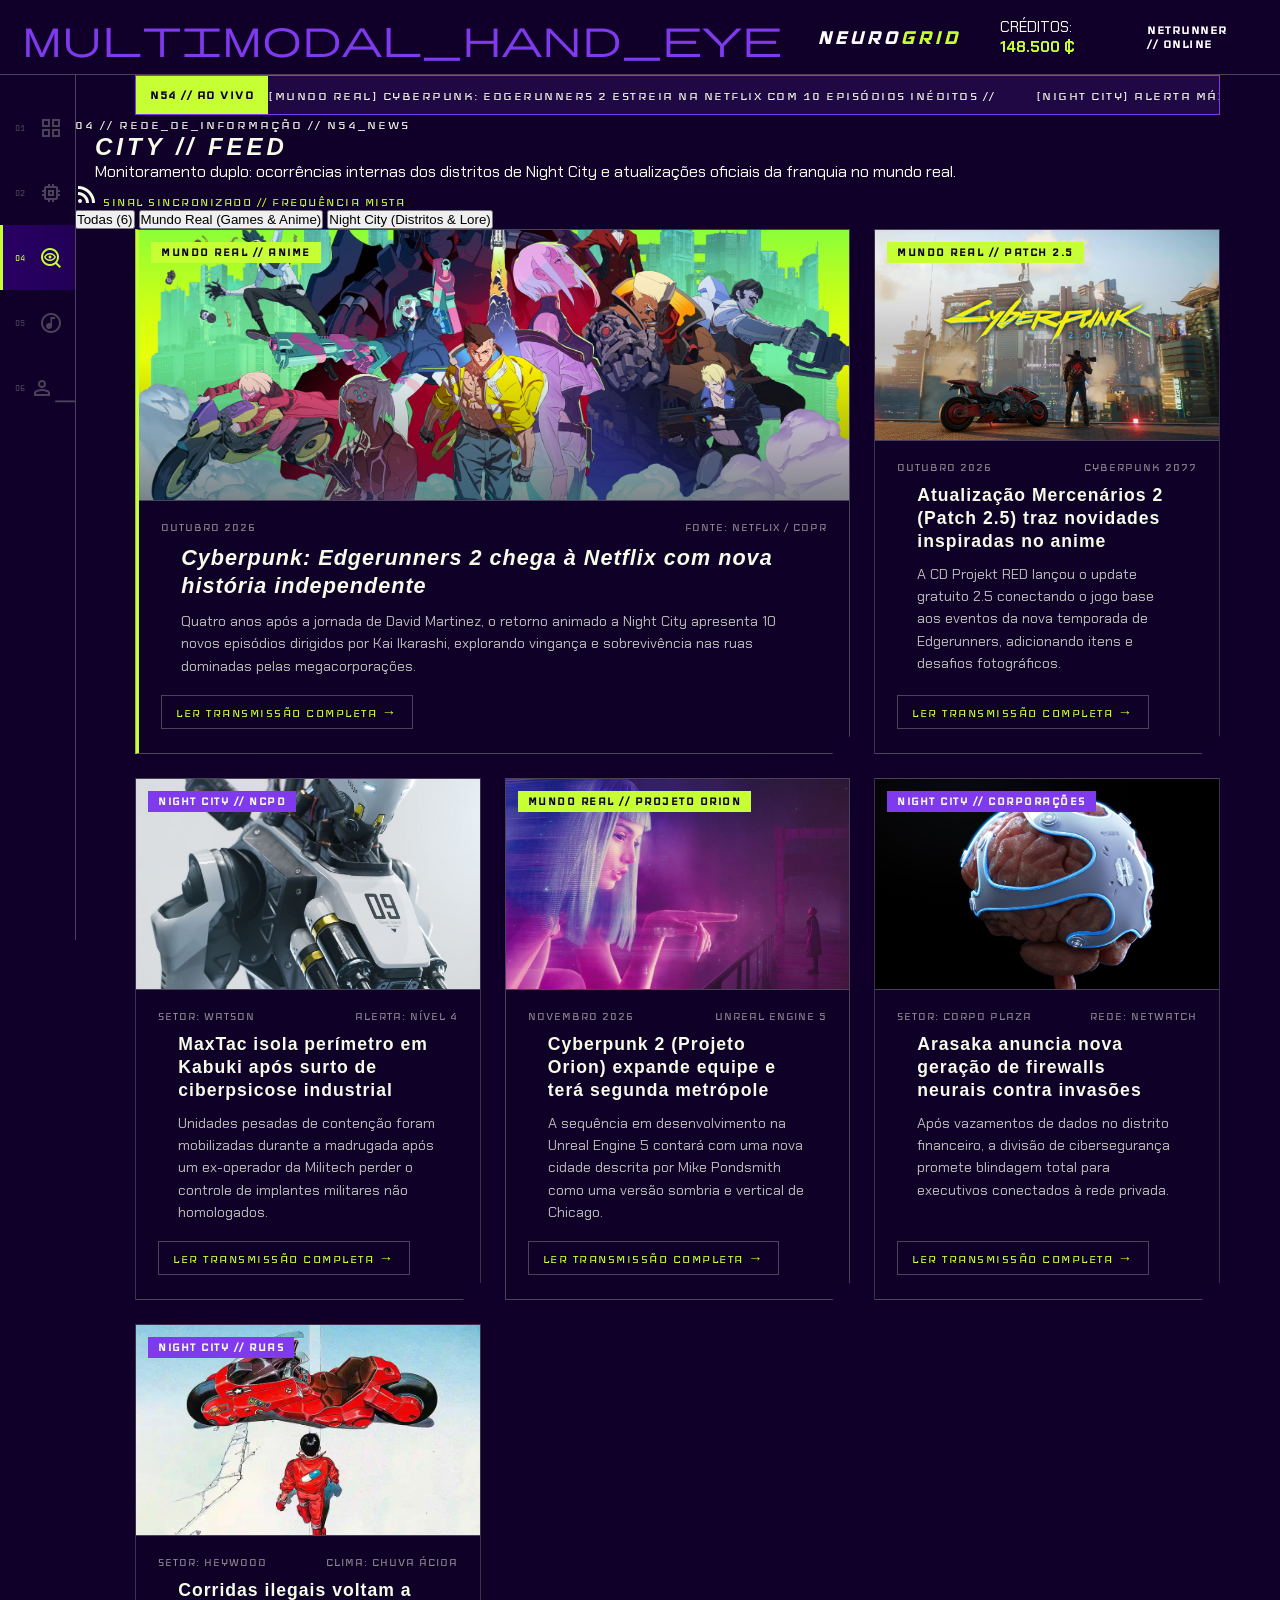
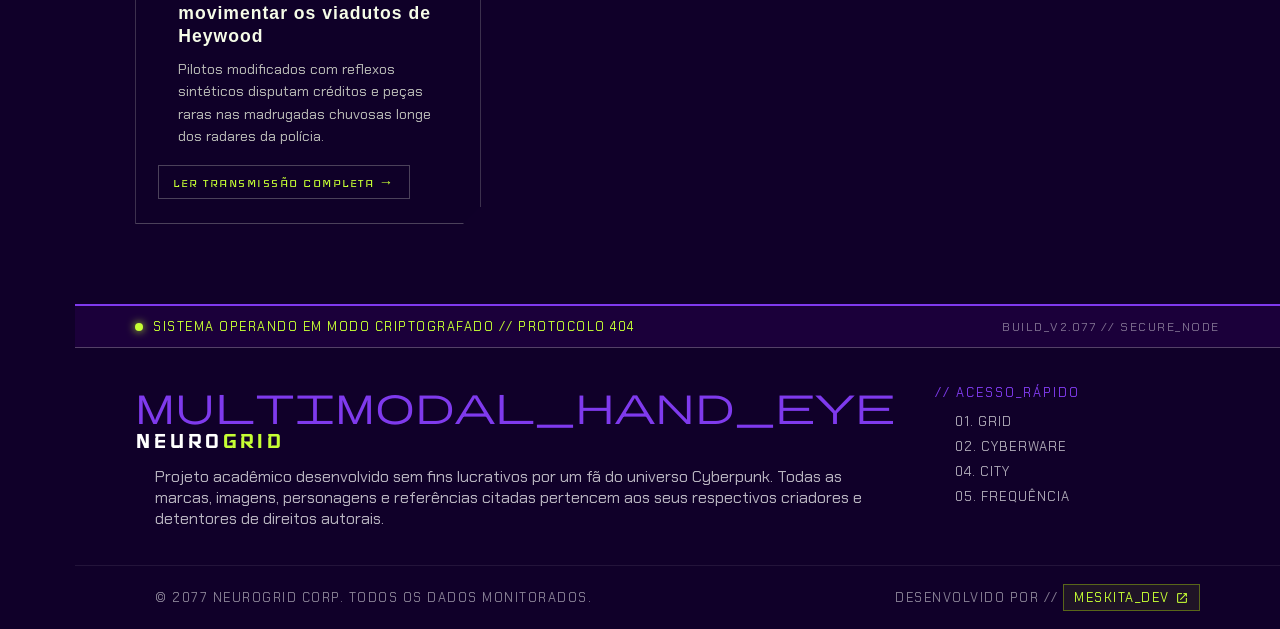
==== city.html @ e52bfd62 "Começo da estrutura da pagina City" ====
<!DOCTYPE html>
<html lang="en">
<head>
    <meta charset="UTF-8">
    <meta name="viewport" content="width=device-width, initial-scale=1.0">
    <title>NEUROGRID // OS v4.07</title>
    <link rel="stylesheet" href="css/main.css">
    <link rel="stylesheet" href="css/city.css">
    <link rel="shortcut icon" href="assets/imagens/logo_icone.ico" type="image/x-icon">
    <link rel="stylesheet" href="https://fonts.googleapis.com/css2?family=Material+Symbols+Outlined:opsz,wght,FILL,GRAD@24,300,0,0" /><!-- Biblioteca Google icons -->
</head>
<body>

    <header>
        <div class="logo">
            <span class="material-symbols-outlined" id="logo_eye">multimodal_hand_eye</span>
            <h2 class="logo_text">NEURO<span class="highlight">GRID</span></h2>
        </div>

        <!-- Status do Utilizador / Saldo -->
        <div class="user-status">
            <p class="credits">CRÉDITOS: <strong>148.500 ₵</strong></p>
            <h3>netrunner // ONLINE</h3>
        </div>
    </header>

    <aside class="sidebar">
        <nav class="sidebar-nav">
            <a href="index.html" class="side-btn" data-tab="home">
                <span class="side-num">01</span>
                <span class="material-symbols-outlined side-icon">grid_view</span>
                <span class="side-label">GRID</span>
            </a>

            <a href="cyberware.html" class="side-btn" data-tab="cyberwares">
                <span class="side-num">02</span>
                <span class="material-symbols-outlined side-icon">memory</span>
                <span class="side-label">CYBERWARE</span>
            </a>

            <a href="city.html" class="side-btn active" data-tab="news">
                <span class="side-num">04</span>
                <span class="material-symbols-outlined side-icon">mystery</span>
                <span class="side-label">CITY</span>
            </a>

            <a href="musica.html" class="side-btn" data-tab="music">
                <span class="side-num">05</span>
                <span class="material-symbols-outlined side-icon">genres</span>
                <span class="side-label">FREQUÊNCIA</span>
            </a>

            <a href="profile.html" class="side-btn" data-tab="profile">
                <span class="side-num">06</span>
                <span class="material-symbols-outlined side-icon">person_eye</span>
                <span class="side-label">OPERADOR</span>
            </a>
        </nav>
    </aside>

    <main>
        <!-- 1. TICKER DE MANCHETES URGENTES -->
        <div class="news-ticker" role="region" aria-label="Últimas manchetes">
            <span class="ticker-badge">N54 // AO VIVO</span>
            <div class="ticker-window">
                <div class="ticker-track">
                    <span>[MUNDO REAL] CYBERPUNK: EDGERUNNERS 2 ESTREIA NA NETFLIX COM 10 EPISÓDIOS INÉDITOS //</span>
                    <span>[NIGHT CITY] ALERTA MÁXIMO EM WATSON: QUEDA DE ENERGIA NO SETOR KABUKI APÓS INVASÃO NETRUNNER //</span>
                    <span>[UPDATE 2.5] CD PROJEKT RED LIBERA PATCH DE MERCENÁRIOS 2 PARA CYBERPUNK 2077 //</span>
                    <span>[PROJETO ORION] SEQUÊNCIA DE CYBERPUNK EXPANDE UNIVERSO PARA NOVA METRÓPOLE //</span>
                </div>
            </div>
        </div>

        <!-- 2. PAINEL SUPERIOR DA PÁGINA -->
        <section class="painel" style="background-image: url('assets/imagens/cybercoluna.jpg');">
            <div class="painel-overlay"></div>
            <div class="painel-conteudo">
                <div class="painel-esquerda">
                    <span class="etiqueta">04 // REDE_DE_INFORMAÇÃO // N54_NEWS</span>
                    <h1>CITY // FEED</h1>
                </div>
                <p class="painel-desc">
                    Monitoramento duplo: ocorrências internas dos distritos de Night City e atualizações oficiais da franquia no mundo real.
                </p>
            </div>
        </section>

        <!-- 3. FILTROS DE CANAL DE NOTÍCIAS -->
        <section class="bar" aria-label="Filtrar notícias">
            <div class="src-bar">
                <span class="material-symbols-outlined">rss_feed</span>
                <span class="feed-status-text">SINAL SINCRONIZADO // FREQUÊNCIA MISTA</span>
            </div>

            <div class="filtro" role="group" aria-label="Categorias de notícias">
                <button type="button" class="filtro-btn active" data-news-filter="todas">Todas (6)</button>
                <button type="button" class="filtro-btn" data-news-filter="real">Mundo Real (Games & Anime)</button>
                <button type="button" class="filtro-btn" data-news-filter="lore">Night City (Distritos & Lore)</button>
            </div>
        </section>

        <!-- 4. GRADE DE NOTÍCIAS -->
        <section class="news-grid" id="newsGrid">

            <!-- NOTÍCIA 01 (DESTAQUE - MUNDO REAL / ANIME) -->
            <article class="news-card featured-news" data-news-cat="real">
                <div class="news-img-box">
                    <img src="assets/imagens/edgerunners.jpg" alt="Cyberpunk Edgerunners 2 na Netflix">
                    <span class="news-tag tag-real">MUNDO REAL // ANIME</span>
                </div>
                <div class="news-body">
                    <div class="news-meta">
                        <span>OUTUBRO 2026</span>
                        <span>FONTE: NETFLIX / CDPR</span>
                    </div>
                    <h2>Cyberpunk: Edgerunners 2 chega à Netflix com nova história independente</h2>
                    <p>Quatro anos após a jornada de David Martinez, o retorno animado a Night City apresenta 10 novos episódios dirigidos por Kai Ikarashi, explorando vingança e sobrevivência nas ruas dominadas pelas megacorporações.</p>
                    <button type="button" class="read-news-btn"
                        data-title="Cyberpunk: Edgerunners 2 chega à Netflix com nova história independente"
                        data-meta="MUNDO REAL // ANIME • OUTUBRO 2026 • FONTE: NETFLIX / CD PROJEKT RED"
                        data-full="A franquia animada retornou oficialmente à Netflix em outubro de 2026 com Cyberpunk: Edgerunners 2. Composta por 10 episódios lançados simultaneamente, a nova temporada traz personagens inéditos em uma trama independente ambientada em Night City, alcançando rapidamente o Top 3 global da plataforma com mais de 4,6 milhões de visualizações na estreia.">
                        LER TRANSMISSÃO COMPLETA →
                    </button>
                </div>
            </article>

            <!-- NOTÍCIA 02 (MUNDO REAL / GAME UPDATE) -->
            <article class="news-card" data-news-cat="real">
                <div class="news-img-box">
                    <img src="assets/imagens/cyberpunk-2077.jpg" alt="Atualização 2.5 de Cyberpunk 2077">
                    <span class="news-tag tag-real">MUNDO REAL // PATCH 2.5</span>
                </div>
                <div class="news-body">
                    <div class="news-meta">
                        <span>OUTUBRO 2026</span>
                        <span>CYBERPUNK 2077</span>
                    </div>
                    <h3>Atualização Mercenários 2 (Patch 2.5) traz novidades inspiradas no anime</h3>
                    <p>A CD Projekt RED lançou o update gratuito 2.5 conectando o jogo base aos eventos da nova temporada de Edgerunners, adicionando itens e desafios fotográficos.</p>
                    <button type="button" class="read-news-btn"
                        data-title="Atualização Mercenários 2 (Patch 2.5) traz novidades inspiradas no anime"
                        data-meta="MUNDO REAL // UPDATE 2.5 • OUTUBRO 2026 • CD PROJEKT RED"
                        data-full="O Patch 2.5 (Atualização Mercenários 2) chegou para PC e consoles trazendo conteúdo comemorativo ligado à estreia de Edgerunners 2, novos desafios de modo fotografia e ajustes técnicos para os mercenários de Night City.">
                        LER TRANSMISSÃO COMPLETA →
                    </button>
                </div>
            </article>

            <!-- NOTÍCIA 03 (NIGHT CITY / LORE) -->
            <article class="news-card" data-news-cat="lore">
                <div class="news-img-box">
                    <img src="assets/imagens/cybersecurity.jpg" alt="Patrulha da MaxTac em Watson">
                    <span class="news-tag tag-lore">NIGHT CITY // NCPD</span>
                </div>
                <div class="news-body">
                    <div class="news-meta">
                        <span>SETOR: WATSON</span>
                        <span>ALERTA: NÍVEL 4</span>
                    </div>
                    <h3>MaxTac isola perímetro em Kabuki após surto de ciberpsicose industrial</h3>
                    <p>Unidades pesadas de contenção foram mobilizadas durante a madrugada após um ex-operador da Militech perder o controle de implantes militares não homologados.</p>
                    <button type="button" class="read-news-btn"
                        data-title="MaxTac isola perímetro em Kabuki após surto de ciberpsicose industrial"
                        data-meta="BOLETIM INTERNO NCPD • SETOR WATSON / KABUKI • NIGHT CITY"
                        data-full="Moradores do subdistrito de Kabuki relataram cortes de energia e bloqueios aéreos por volta das 03h15. Segundo registros interceptados pela NetWatch, o incidente envolveu sobrecarga em um sistema Sandevistan clandestino. A Trauma Team recusou atendimento por falta de cobertura corporativa no local.">
                        LER TRANSMISSÃO COMPLETA →
                    </button>
                </div>
            </article>

            <!-- NOTÍCIA 04 (MUNDO REAL / SEQUÊNCIA) -->
            <article class="news-card" data-news-cat="real">
                <div class="news-img-box">
                    <img src="assets/imagens/blade-runner.jpg" alt="Conceito urbano de Cyberpunk 2 Projeto Orion">
                    <span class="news-tag tag-real">MUNDO REAL // PROJETO ORION</span>
                </div>
                <div class="news-body">
                    <div class="news-meta">
                        <span>NOVEMBRO 2026</span>
                        <span>UNREAL ENGINE 5</span>
                    </div>
                    <h3>Cyberpunk 2 (Projeto Orion) expande equipe e terá segunda metrópole</h3>
                    <p>A sequência em desenvolvimento na Unreal Engine 5 contará com uma nova cidade descrita por Mike Pondsmith como uma versão sombria e vertical de Chicago.</p>
                    <button type="button" class="read-news-btn"
                        data-title="Cyberpunk 2 (Projeto Orion) expande equipe e terá segunda metrópole"
                        data-meta="MUNDO REAL // DESENVOLVIMENTO • NOVEMBRO 2026 • CD PROJEKT RED"
                        data-full="Em atualização recente aos investidores, a CD Projekt RED confirmou a ampliação das equipes de Boston, Varsóvia e Vancouver para a produção de Cyberpunk 2 (codinome Projeto Orion). O criador Mike Pondsmith revelou que, além de Night City, o jogo explorará uma segunda metrópole inspirada em uma Chicago distópica, com novos implantes adaptados a esse ecossistema.">
                        LER TRANSMISSÃO COMPLETA →
                    </button>
                </div>
            </article>

            <!-- NOTÍCIA 05 (NIGHT CITY / LORE CORPORATIVO) -->
            <article class="news-card" data-news-cat="lore">
                <div class="news-img-box">
                    <img src="assets/imagens/cyberbrain.jpg" alt="Servidores da Arasaka">
                    <span class="news-tag tag-lore">NIGHT CITY // CORPORAÇÕES</span>
                </div>
                <div class="news-body">
                    <div class="news-meta">
                        <span>SETOR: CORPO PLAZA</span>
                        <span>REDE: NETWATCH</span>
                    </div>
                    <h3>Arasaka anuncia nova geração de firewalls neurais contra invasões</h3>
                    <p>Após vazamentos de dados no distrito financeiro, a divisão de cibersegurança promete blindagem total para executivos conectados à rede privada.</p>
                    <button type="button" class="read-news-btn"
                        data-title="Arasaka anuncia nova geração de firewalls neurais contra invasões"
                        data-meta="BOLETIM CORPORATIVO • CORPO PLAZA • NIGHT CITY"
                        data-full="Executivos da torre central da Arasaka apresentaram o novo protocolo Blackwall-Lite para implantes corticais corporativos. Especialistas do submundo de Pacifica afirmam que a atualização visa conter coletivos de netrunners independentes que vêm desviando carregamentos de biochips na zona portuária.">
                        LER TRANSMISSÃO COMPLETA →
                    </button>
                </div>
            </article>

            <!-- NOTÍCIA 06 (NIGHT CITY / LORE SUBMUNDO) -->
            <article class="news-card" data-news-cat="lore">
                <div class="news-img-box">
                    <img src="assets/imagens/akira.jpg" alt="Corridas clandestinas nas rodovias">
                    <span class="news-tag tag-lore">NIGHT CITY // RUAS</span>
                </div>
                <div class="news-body">
                    <div class="news-meta">
                        <span>SETOR: HEYWOOD</span>
                        <span>CLIMA: CHUVA ÁCIDA</span>
                    </div>
                    <h3>Corridas ilegais voltam a movimentar os viadutos de Heywood</h3>
                    <p>Pilotos modificados com reflexos sintéticos disputam créditos e peças raras nas madrugadas chuvosas longe dos radares da polícia.</p>
                    <button type="button" class="read-news-btn"
                        data-title="Corridas ilegais voltam a movimentar os viadutos de Heywood"
                        data-meta="CRÔNICAS DA RUA • HEYWOOD / SANTO DOMINGO • NIGHT CITY"
                        data-full="Com o aumento das taxas corporativas sobre transporte, os circuitos clandestinos nos anéis viários de Heywood voltaram a atrair apostadores e mecânicos independentes. Motores híbridos e interfaces de direção neural direta são requisitos mínimos para sobreviver às curvas molhadas.">
                        LER TRANSMISSÃO COMPLETA →
                    </button>
                </div>
            </article>

        </section>

        <!-- 5. MODAL DE LEITURA DA NOTÍCIA COMPLETA -->
        <div class="news-modal" id="newsModal" role="dialog" aria-modal="true" aria-labelledby="modalTitle">
            <div class="news-modal-box">
                <div class="modal-top">
                    <span class="cyber-tag" id="modalMeta">// TRANSMISSÃO_INTERCEPTADA</span>
                    <button type="button" id="closeModalBtn" class="close-modal-btn" aria-label="Fechar notícia">✕</button>
                </div>
                <h2 id="modalTitle">Título da Notícia</h2>
                <p id="modalContent">Conteúdo completo...</p>
            </div>
        </div>
    </main>

    <footer class="footer">
        <div class="footer-status">
            <div class="status">
                <span class="pulse-dot"></span>
                <span>SISTEMA OPERANDO EM MODO CRIPTOGRAFADO // PROTOCOLO 404</span>
            </div>
            <span class="version">BUILD_V2.077 // SECURE_NODE</span>
        </div>
    
        <!-- Corpo Principal do Rodapé -->
        <div class="footer-body">
            <div class="footer-brand">
                <span class="material-symbols-outlined" id="logo_eye">multimodal_hand_eye</span>
                <span class="footer-logo">NEURO<span class="highlight">GRID</span></span>
                <p>
                    Projeto acadêmico desenvolvido sem fins lucrativos por um fã do universo Cyberpunk. 
                    Todas as marcas, imagens, personagens e referências citadas pertencem aos seus respectivos criadores e detentores de direitos autorais.
                </p>
            </div>
    
            <div class="footer-links">
                <span class="footer-label">// ACESSO_RÁPIDO</span>
                <nav>
                    <a href="index.html">01. GRID</a>
                    <a href="cyberware.html">02. CYBERWARE</a>  
                    <a href="city.html">04. CITY</a>
                    <a href="musica.html">05. FREQUÊNCIA</a>
                </nav>
            </div>
        </div>
    
        <!-- Barra Inferior de Direitos e Assinatura -->
        <div class="footer-bottom">
            <p>© 2077 NEUROGRID CORP. TODOS OS DADOS MONITORADOS.</p>
            <p class="dev-credit">
                DESENVOLVIDO POR // 
                <a href="https://github.com/MeskitaDev" target="_blank">
                    MESKITA_DEV
                    <span class="material-symbols-outlined">open_in_new</span>
                </a>
            </p>
        </div>
    </footer>
    
    <script src="js/city.js"></script>
</body>
</html>
---- css/main.css ----
/* -----------------------------------
        CONFIG PADRÃO    
-----------------------------------*/
@import url('https://fonts.googleapis.com/css2?family=BBH+Bartle&family=Chakra+Petch:ital,wght@0,300;0,400;0,500;0,600;0,700;1,300;1,400;1,500;1,600;1,700&family=Iceland&display=swap');

:root {
    --bg-dark: #100029;
    --bg-light: #f6fce8;
    --border: #f6fce842;
    --neon-purple: #7F3AED;
    --neon-green: #C6FF34;

    --font-title: "BBH Bartle", sans-serif;
    --font-code: "Iceland", sans-serif;
    --font-text: "Chakra Petch", sans-serif;

    --header-height: 75px;
    --sidebar-collapsed: 75px;
    --sidebar-expanded: 240px;
}
main {
    margin-top: var(--header-height);
    margin-left: var(--sidebar-collapsed);
    width: calc(100% - var(--sidebar-collapsed));
    min-height: calc(100vh - var(--header-height));
}
*{
    margin: 0px;
    padding: 0px;
}
body{
    background-color: var(--bg-dark);
    color: var(--bg-light);

    max-width: 100%;
    overflow-x: hidden;
    margin-top: 70px;
    padding: 0;
}

.etiqueta{
    font-family: var(--font-code);
    font-size: 15px;
    font-weight: 500;
    margin-bottom: 20px;
    letter-spacing: 2px;
}

.highlight {
    color: var(--neon-green, #c6ff00);
}

#borda{
    border: 1px solid var(--br-light);
}

p,a {
    padding: 0px 20px;
    font-family: var(--font-text);
}
h1, h2 {
    padding: 0px 20px;
    font-family: var(--font-title);
    letter-spacing: 4px;
    font-style: italic;
}
h3{
    padding: 0px 20px;
    font-family: var(--font-code);
}
hr{
    border: none;
    background-color: var(--border);
    height: 1px;
}

/* CURSOR */
html, body {
    cursor: url("data:image/svg+xml,%3Csvg xmlns='http://www.w3.org/2000/svg' width='33' height='33' viewBox='0 0 458 472'%3E%3Cpath d='M57.8631 39.6932L186.612 383.032L239.706 240.737L389.627 199.407L57.8631 39.6932Z' fill='%23C6FF34' stroke='%237F3AED' stroke-width='30' stroke-miterlimit='11.4737'/%3E%3C/svg%3E") 3 2, auto;
}
a, button, .slider-seta, .card {
    cursor: url("data:image/svg+xml,%3Csvg xmlns='http://www.w3.org/2000/svg' width='33' height='33' viewBox='0 0 458 472'%3E%3Cpath d='M57.8631 39.6932L186.612 383.032L239.706 240.737L389.627 199.407L57.8631 39.6932Z' fill='%237F3AED' stroke='%23C6FF34' stroke-width='30' stroke-miterlimit='11.4737'/%3E%3C/svg%3E") 3 2, pointer;
}


/* =========================================================
    COR DE SELEÇÃO DE TEXTO 
   ========================================================= */
   ::selection {
    background-color: var(--neon-green, #c6ff00); /* Fundo verde-ácido */
    color: #0b0714; /* Texto escuro para manter alto contraste e legibilidade */
}

/* =========================================================
    BARRA DE SCROLL PERSONALIZADA
   ========================================================= */

/* Largura da barra vertical */
::-webkit-scrollbar {
    width: 8px;
}

/* Fundo da trilha por onde a barra corre */
::-webkit-scrollbar-track {
    background-color: #0b0714;
    border-left: 1px solid #ffffff14;
}

/* A barra móvel */
::-webkit-scrollbar-thumb {
    background-color: #4b00b5;   
    border: 1px solid var(--neon-purple, #9d00ff);
}

/* Cor da barra móvel quando o usuário passa o mouse ou arrasta */
::-webkit-scrollbar-thumb:hover {
    background-color: var(--neon-green, #c6ff00);
    border-color: var(--neon-green, #c6ff00);
}

/* -----------------------------------
            HEADER    
-----------------------------------*/
/* 2. CABEÇALHO FIXO NO TOPO (LARGURA TOTAL) */
header {
    position: fixed;
    top: 0;
    left: 0;
    width: 100%;
    height: var(--header-height);
    background-color: var(--bg-dark);
    border-bottom: 1px solid var(--border);
    z-index: 110; /* Fica acima da sidebar */
    
    display: flex;
    align-items: center;
    justify-content: space-between;
    padding: 0 30px 0 22px;
    box-sizing: border-box;
}

/* ALINHAMENTO DA LOGO E TEXTO */
.logo {
    display: flex;
    align-items: center;
    gap: 15px;
}

#logo_eye{
    font-size: 40px;
    color: var(--neon-purple);
}

.logo_text { 
    font-family: var(--font-code);
    letter-spacing: 3px;
    color: #ffffff;
}

/* ALINHAMENTO DO STATUS DO USUÁRIO (DIREITA) */
.user-status {
    display: flex;
    align-items: center;
    gap: 25px;
    font-size: 15px;
}

.credits strong {
    color: var(--neon-green);
}

.user-status h3 {
    margin: 0;
    font-size: 14px;
    letter-spacing: 1.5px;
    color: #ffffff;
    text-transform: uppercase;
}

/* -----------------------------------
            SIDE BAR    
-----------------------------------*/

/* 1. SIDEBAR FECHADA POR PADRÃO */
.sidebar {
    position: fixed; /* Deixa fixo no scroll */
    top: var(--header-height);
    left: 0;
    width: var(--sidebar-collapsed);
    height: calc(100vh - var(--header-height));
    background-color: var(--bg-dark);
    border-right: 1px solid var(--border);
    z-index: 100;
    display: flex;
    flex-direction: column;
    justify-content: space-between;
    padding: 20px 0;
    overflow: hidden;
    transition: width 0.3s cubic-bezier(0.4, 0, 0.2, 1), box-shadow 0.3s ease;
}

/* 2. EXPANSÃO NO HOVER */
.sidebar:hover {
    width: var(--sidebar-expanded);
    box-shadow: 15px 0 35px rgba(0, 0, 0, 0.75); /* Sombra por cima do conteúdo */
}

/* Remove o sublinhado e força a cor branca no link e nos estados visitado/hover */
.sidebar-nav a{
    text-decoration: none;
    color: #ffffff;
}

.side-btn:hover .side-label,
.side-btn.active .side-label {
    color: var(--neon-green);
}

/* 3. BOTÕES E ALINHAMENTO DOS ÍCONES */
.side-btn {
    position: relative;
    width: var(--sidebar-expanded);
    height: 65px;
    background: transparent;
    border: none;
    border-left: 3px solid transparent;
    display: flex;
    align-items: center;
    padding: 0 18px 0 12px;
    cursor: pointer;
    transition: background 0.25s ease, border-color 0.25s ease;
}

.side-num {
    font-family: var(--font-code);
    font-size: 10px;
    width: 24px;
    text-align: left;
    color: var(--border);
}

.side-icon {
    font-size: 22px; /* tamanho do ícone */
    color: var(--border);
    flex-shrink: 0;
    margin-right: 22px;
    transition: color 0.25s ease, transform 0.25s ease;
    user-select: none;
}

/* TEXTO DO MENU (INVISÍVEL QUANDO FECHADA) */
.side-label {
    font-family: var(--font-text);
    font-size: 13px;
    letter-spacing: 2px;
    color: var(--br-light);
}

/* -----------------------------------
        SIDEBAR    
-----------------------------------*/
/* ESTADOS DE HOVER E ATIVO */
.side-btn:hover {
    background: linear-gradient(90deg, rgba(106, 0, 255, 0.18) 0%, transparent 100%);
}

.side-btn:hover .side-num,
.side-btn.active .side-num {
    color: var(--neon-green);
}
/* Muda a cor do ícone para verde-ácido quando estiver ativo ou no hover */
.side-btn:hover .side-icon,
.side-btn.active .side-icon {
    color: var(--neon-green);
}

.side-btn.active {
    border-left: 3px solid var(--neon-green);
    background: linear-gradient(90deg, rgba(106, 0, 255, 0.28) 0%, transparent 100%);
}

/* -----------------------------------
        FOOTER    
-----------------------------------*/
footer {
    background-color: var(--bg-dark);
    border-top: 2px solid var(--neon-purple, #9d00ff);
    font-family: var(--font-text);
    color: #ffffffb3;
    margin-top: 60px;
    /* Garante que o footer respeite a largura da sidebar */
    margin-left: var(--sidebar-collapsed, 70px);
    width: calc(100% - var(--sidebar-collapsed, 70px));
    box-sizing: border-box;
}

/* FAIXA SUPERIOR DE STATUS */
.footer-status {
    display: flex;
    justify-content: space-between;
    align-items: center;
    padding: 12px 5%;
    background-color: #9d00ff14;
    border-bottom: 1px solid var(--border);
    font-size: 0.8rem;
    letter-spacing: 1.5px;
    color: var(--neon-green);
    flex-wrap: wrap;
    gap: 10px;
}

.status {
    display: flex;
    align-items: center;
    gap: 10px;
}

/* Bolinha verde piscando */
.pulse-dot {
    width: 8px;
    height: 8px;
    background-color: var(--neon-green);
    border-radius: 50%;
    box-shadow: 0 0 8px var(--neon-green);
    animation: piscarTerminal 1.8s infinite ease-in-out;
}

@keyframes piscarTerminal {
    0%, 100% { opacity: 1; }
    50% { opacity: 0.25; }
}

.version {
    color: #ffffff73;
    font-size: 0.75rem;
}

/* AVISO ACADÊMICO + LINKS */
.footer-body {
    display: grid;
    grid-template-columns: 2fr 1fr;
    gap: 40px;
    padding: 36px 5%;
    border-bottom: 1px solid #ffffff14;
}

.footer-logo {
    display: inline-block;
    font-family: var(--font-code);
    font-size: 25px;
    font-weight: 700;
    letter-spacing: 3px;
    color: #ffffff;
    margin-bottom: 12px;
}

.footer-label {
    display: block;
    font-size: 0.8rem;
    letter-spacing: 2px;
    color: var(--neon-purple);
    margin-bottom: 12px;
}

.footer-links nav {
    display: flex;
    flex-direction: column;
    gap: 8px;
}

.footer-links a {
    text-decoration: none;
    color: #ffffffa6;
    font-size: 0.82rem;
    letter-spacing: 1px;
    transition: color 0.2s ease, transform 0.2s ease;
}

.footer-links a:hover {
    color: var(--neon-green);
    transform: translateX(4px);
}

/* BARRA INFERIOR DE CRÉDITOS */
.footer-bottom {
    display: flex;
    justify-content: space-between;
    align-items: center;
    padding: 18px 5%;
    font-size: 0.8rem;
    letter-spacing: 1.5px;
    color: #ffffff80;
    flex-wrap: wrap;
    gap: 12px;
}

.footer-bottom p {
    margin: 0;
}

.dev-credit a {
    display: inline-flex;
    align-items: center;
    gap: 5px;
    text-decoration: none;
    color: var(--neon-green);
    background-color: #c6ff0014;
    border: 1px solid #c6ff0059;
    padding: 4px 10px;
    transition: all 0.25s ease;
}

.dev-credit a:hover {
    background-color: var(--neon-green);
    color: var(--bg-dark);
}

.dev-credit .material-symbols-outlined {
    font-size: 14px;
}
---- css/city.css ----
/* =========================================================
   1. TICKER DE MANCHETES URGENTES
   ========================================================= */
.news-ticker {
    width: auto;
    margin: 20px 5% 0 5%;
    display: flex;
    align-items: center;
    background-color: rgba(127, 58, 237, 0.14);
    border: 1px solid var(--neon-purple);
    overflow: hidden;
    height: 38px;
}

.ticker-badge {
    background-color: var(--neon-green);
    color: var(--bg-dark);
    font-family: var(--font-code);
    font-weight: bold;
    font-size: 0.9rem;
    letter-spacing: 1.5px;
    padding: 0 14px;
    height: 100%;
    display: flex;
    align-items: center;
    white-space: nowrap;
    flex-shrink: 0;
}

.ticker-window {
    overflow: hidden;
    width: 100%;
}

.ticker-track {
    display: inline-flex;
    gap: 40px;
    white-space: nowrap;
    font-family: var(--font-code);
    font-size: 0.92rem;
    letter-spacing: 1.5px;
    color: var(--bg-light);
    animation: rolarManchetes 28s linear infinite;
}

.ticker-track:hover {
    animation-play-state: paused;
}

@keyframes rolarManchetes {
    0% { transform: translateX(0%); }
    100% { transform: translateX(-50%); }
}

.feed-status-text {
    font-family: var(--font-code);
    font-size: 0.9rem;
    letter-spacing: 1.5px;
    color: var(--neon-green);
}

/* =========================================================
   2. GRADE DE NOTÍCIAS (.news-grid)
   ========================================================= */
.news-grid {
    width: auto;
    margin: 0 5% 80px 5%;
    display: grid;
    grid-template-columns: repeat(3, minmax(0, 1fr));
    gap: 24px;
}

.news-card {
    background-color: rgba(16, 0, 41, 0.85);
    border: 1px solid var(--border);
    display: flex;
    flex-direction: column;
    overflow: hidden;
    clip-path: polygon(0 0, 100% 0, 100% calc(100% - 18px), calc(100% - 18px) 100%, 0 100%);
    transition: transform 0.25s ease, border-color 0.25s ease;
}

.news-card:hover {
    transform: translateY(-4px);
    border-color: var(--neon-green);
}

/* Card de Destaque ocupa 2 colunas no topo */
.news-card.featured-news {
    grid-column: span 2;
    border-left: 4px solid var(--neon-green);
}

.news-img-box {
    position: relative;
    height: 210px;
    width: 100%;
    overflow: hidden;
    border-bottom: 1px solid var(--border);
}

.featured-news .news-img-box {
    height: 270px;
}

.news-img-box img {
    width: 100%;
    height: 100%;
    object-fit: cover;
    display: block;
    transition: transform 0.4s ease;
}

.news-card:hover .news-img-box img {
    transform: scale(1.05);
}

/* Etiquetas diferenciando Mundo Real vs Lore */
.news-tag {
    position: absolute;
    top: 12px;
    left: 12px;
    padding: 4px 10px;
    font-family: var(--font-code);
    font-size: 0.82rem;
    font-weight: bold;
    letter-spacing: 1.5px;
}

.tag-real {
    background-color: var(--neon-green);
    color: var(--bg-dark);
}

.tag-lore {
    background-color: var(--neon-purple);
    color: var(--bg-light);
}

.news-body {
    padding: 20px 22px 24px 22px;
    display: flex;
    flex-direction: column;
    flex: 1;
}

.news-meta {
    display: flex;
    justify-content: space-between;
    font-family: var(--font-code);
    font-size: 0.82rem;
    letter-spacing: 1px;
    color: rgba(246, 252, 232, 0.55);
    margin-bottom: 10px;
}

.news-body h2,
.news-body h3 {
    font-family: var(--font-title);
    color: var(--bg-light);
    margin: 0 0 10px 0;
    line-height: 1.3;
    letter-spacing: 1px;
}

.news-body h2 {
    font-size: 1.35rem;
}

.news-body h3 {
    font-size: 1.1rem;
}

.news-body p {
    font-family: var(--font-text);
    font-size: 0.9rem;
    line-height: 1.55;
    color: rgba(246, 252, 232, 0.75);
    margin: 0 0 18px 0;
}

.read-news-btn {
    margin-top: auto;
    align-self: flex-start;
    background: transparent;
    border: 1px solid var(--border);
    color: var(--neon-green);
    font-family: var(--font-code);
    font-size: 0.9rem;
    letter-spacing: 1.5px;
    padding: 8px 14px;
    transition: all 0.2s ease;
}

.read-news-btn:hover {
    background-color: var(--neon-green);
    border-color: var(--neon-green);
    color: var(--bg-dark);
    font-weight: bold;
}

/* =========================================================
   3. MODAL DE LEITURA DA NOTÍCIA
   ========================================================= */
.news-modal {
    display: none;
    position: fixed;
    inset: 0;
    z-index: 2000;
    background-color: rgba(16, 0, 41, 0.88);
    backdrop-filter: blur(6px);
    align-items: center;
    justify-content: center;
    padding: 20px;
}

.news-modal.open {
    display: flex;
}

.news-modal-box {
    max-width: 640px;
    width: 100%;
    background-color: var(--bg-dark);
    border: 2px solid var(--neon-green);
    padding: 32px;
    clip-path: polygon(0 0, 100% 0, 100% calc(100% - 22px), calc(100% - 22px) 100%, 0 100%);
}

.modal-top {
    display: flex;
    justify-content: space-between;
    align-items: center;
    gap: 12px;
    margin-bottom: 14px;
}

.close-modal-btn {
    background: transparent;
    border: 1px solid var(--border);
    color: var(--bg-light);
    width: 34px;
    height: 34px;
    font-size: 1rem;
}

.close-modal-btn:hover {
    border-color: var(--neon-green);
    color: var(--neon-green);
}

.news-modal-box h2 {
    font-family: var(--font-title);
    font-size: 1.4rem;
    color: var(--bg-light);
    margin: 0 0 16px 0;
    line-height: 1.35;
}

.news-modal-box p {
    font-family: var(--font-text);
    font-size: 0.98rem;
    line-height: 1.7;
    color: rgba(246, 252, 232, 0.85);
    margin: 0;
}

/* Responsividade */
@media (max-width: 980px) {
    .news-grid {
        grid-template-columns: repeat(2, minmax(0, 1fr));
    }
    .news-card.featured-news {
        grid-column: span 2;
    }
}

@media (max-width: 680px) {
    .news-grid {
        grid-template-columns: 1fr;
    }
    .news-card.featured-news {
        grid-column: span 1;
    }
}
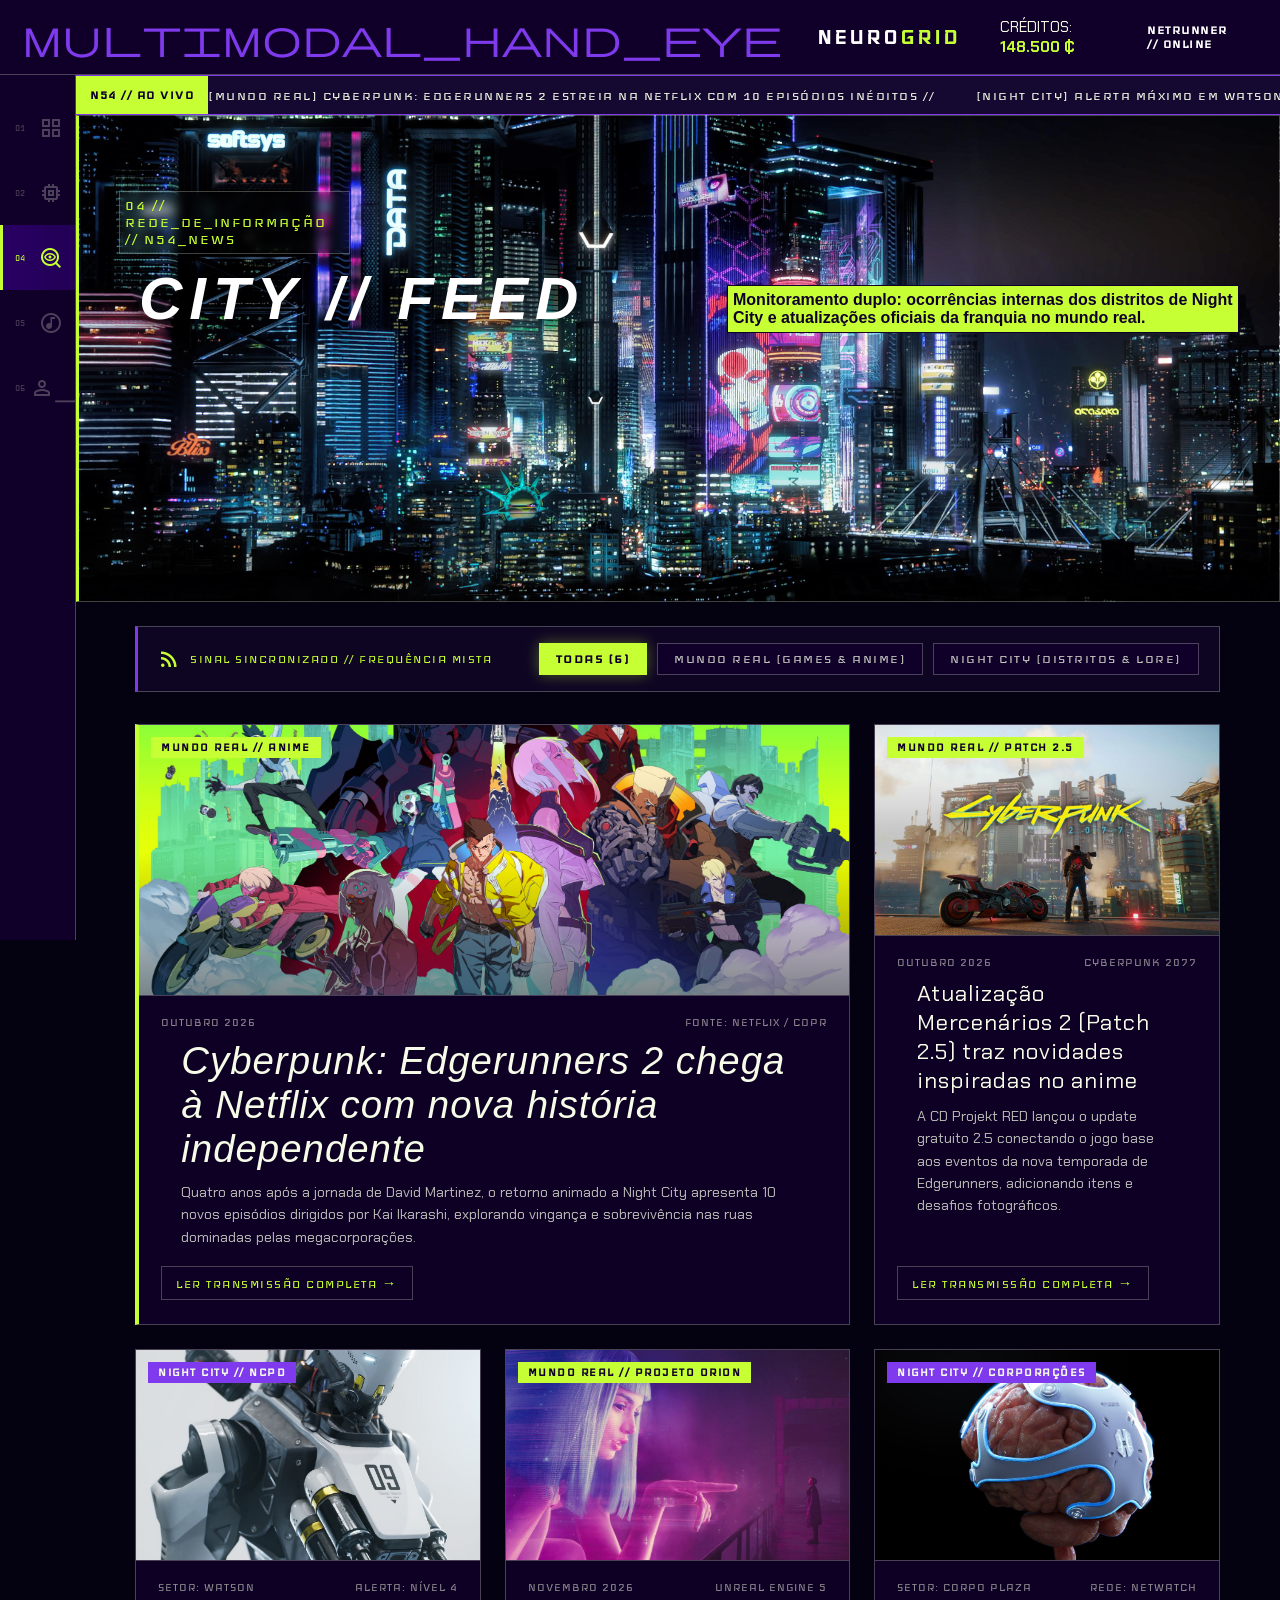
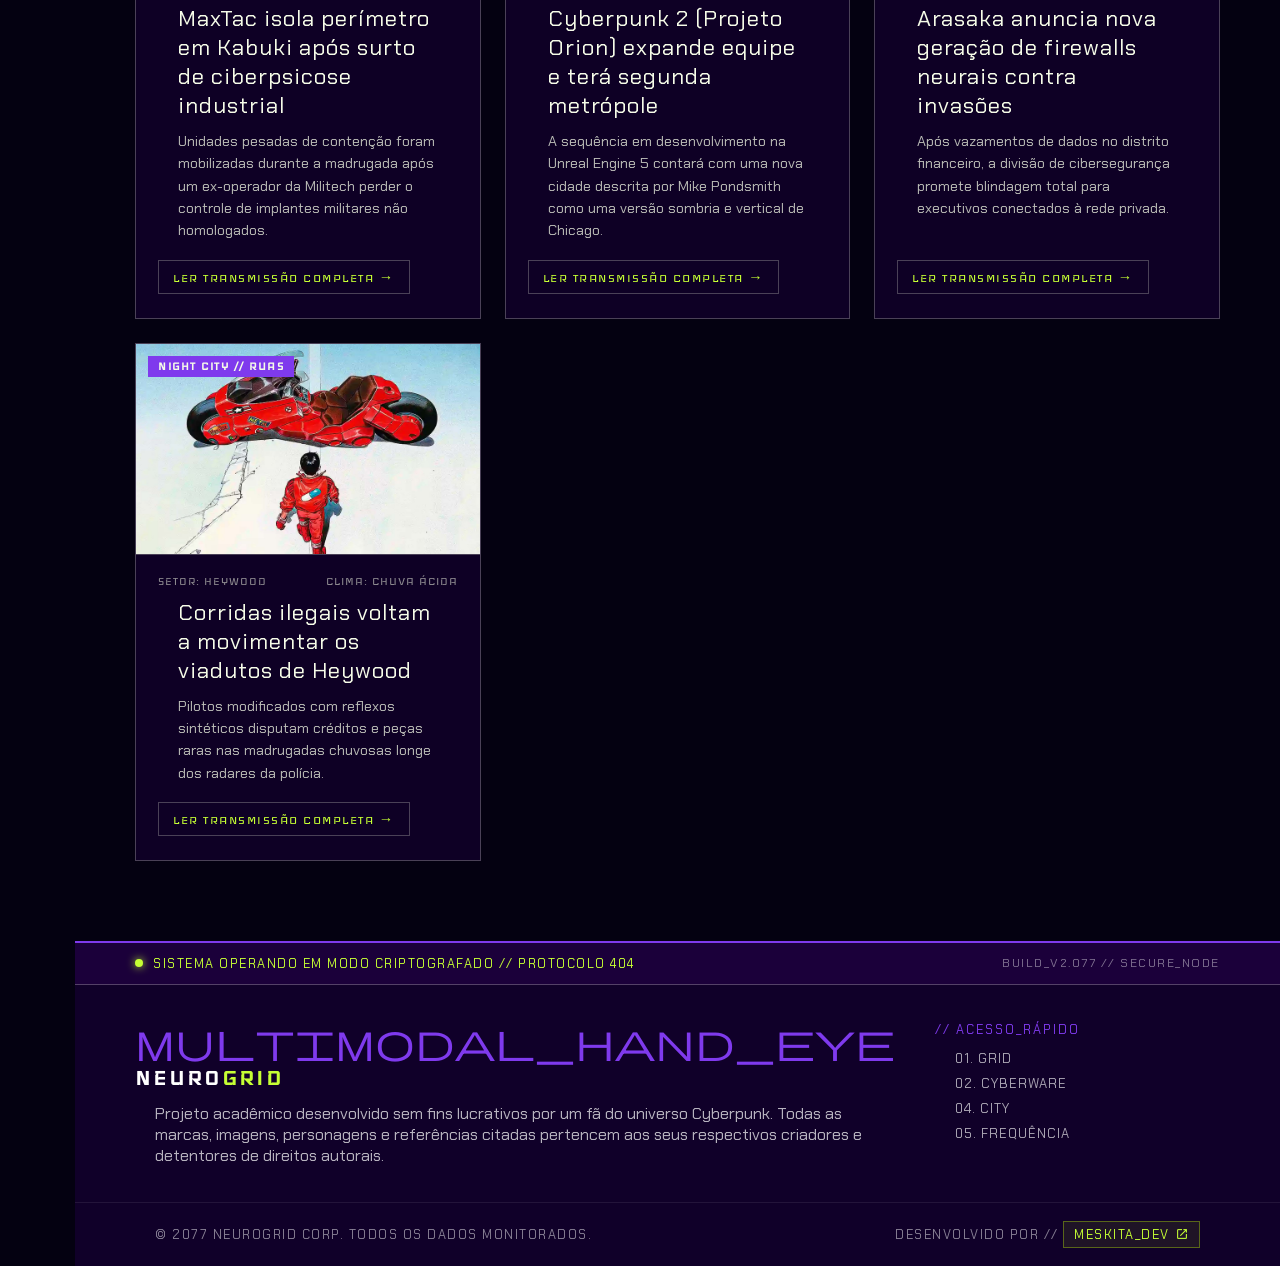
==== commit 6ab50687: "Página da Rádio feita + ajustes gerais" ====
--- a/city.html
+++ b/city.html
@@ -10,7 +10,6 @@
     <link rel="stylesheet" href="https://fonts.googleapis.com/css2?family=Material+Symbols+Outlined:opsz,wght,FILL,GRAD@24,300,0,0" /><!-- Biblioteca Google icons -->
 </head>
 <body>
-
     <header>
         <div class="logo">
             <span class="material-symbols-outlined" id="logo_eye">multimodal_hand_eye</span>
@@ -73,7 +72,7 @@
         </div>
 
         <!-- 2. PAINEL SUPERIOR DA PÁGINA -->
-        <section class="painel" style="background-image: url('assets/imagens/cybercoluna.jpg');">
+        <section class="painel" style="background-image: url('assets/imagens/cyber_city.jpg');">
             <div class="painel-overlay"></div>
             <div class="painel-conteudo">
                 <div class="painel-esquerda">
--- a/css/main.css
+++ b/css/main.css
@@ -29,7 +29,7 @@
     padding: 0px;
 }
 body{
-    background-color: var(--bg-dark);
+    background-color: #040111;
     color: var(--bg-light);
 
     max-width: 100%;
@@ -155,6 +155,7 @@
     font-family: var(--font-code);
     letter-spacing: 3px;
     color: #ffffff;
+    font-style: normal;
 }
 
 /* ALINHAMENTO DO STATUS DO USUÁRIO (DIREITA) */
--- a/css/city.css
+++ b/css/city.css
@@ -1,12 +1,11 @@
 /* =========================================================
-   1. TICKER DE MANCHETES URGENTES
+                TICKER DE MANCHETES URGENTES
    ========================================================= */
 .news-ticker {
-    width: auto;
-    margin: 20px 5% 0 5%;
-    display: flex;
-    align-items: center;
-    background-color: rgba(127, 58, 237, 0.14);
+    width: 100vw;
+    display: flex;
+    align-items: center;
+    background-color: #7f3aed24;
     border: 1px solid var(--neon-purple);
     overflow: hidden;
     height: 38px;
@@ -59,8 +58,128 @@
     color: var(--neon-green);
 }
 
+/* -----------------------------------
+        PAINEL    
+-----------------------------------*/
+.painel {
+    position: relative;
+    width: auto;
+    height: 40vh;
+    padding: 75px 40px 50px 40px;
+    background-size: cover;
+    background-position: center;
+    border: 1px solid var(--border);
+    border-left: 4px solid var(--neon-green);
+}
+
+.painel-conteudo {
+    position: relative;
+    z-index: 2;
+    display: flex;
+    justify-content: space-between;
+    align-items: flex-end;
+    gap: 24px;
+    flex-wrap: wrap;
+}
+
+.painel-esquerda .etiqueta {
+    display: block;
+    font-size: 17px;
+    color: var(--neon-green);
+    width:  45%;
+    border: 1px solid var(--border);
+    margin-bottom: 10px;
+    padding: 5px;
+    backdrop-filter: blur(4px);
+}
+
+.painel-esquerda h1 {
+    font-size: 60px;
+    font-weight: 700;
+    letter-spacing: 7px;
+    color: white;
+    margin: 0;
+    text-shadow: 0 4px 20px #000000;
+}
+
+.painel-desc{
+    background-color: var(--neon-green);
+    color: var(--bg-dark);
+    padding: 5px;
+    font-weight: 600;
+    width: 500px;
+    border: 1px solid var(--bg-dark);
+}
+
 /* =========================================================
-   2. GRADE DE NOTÍCIAS (.news-grid)
+   BARRA DE FILTROS E BOTÕES (city.html e cyberware.html)
+   ========================================================= */
+.bar {
+    width: auto;
+    margin: 24px 5% 32px 5%;
+    padding: 16px 20px;
+    background-color: rgba(127, 58, 237, 0.08);
+    border: 1px solid var(--border);
+    border-left: 3px solid var(--neon-purple);
+    display: flex;
+    justify-content: space-between;
+    align-items: center;
+    gap: 18px;
+    flex-wrap: wrap;
+}
+
+.src-bar {
+    display: flex;
+    align-items: center;
+    gap: 10px;
+    color: var(--neon-green);
+}
+
+.src-bar .material-symbols-outlined {
+    font-size: 22px;
+    color: var(--neon-green);
+}
+
+.filtro {
+    display: flex;
+    align-items: center;
+    gap: 10px;
+    flex-wrap: wrap;
+}
+
+/* Estilização dos botões de filtro */
+.filtro .filtro-btn {
+    appearance: none;
+    -webkit-appearance: none;
+    background-color: var(--bg-dark);
+    color: rgba(246, 252, 232, 0.8);
+    border: 1px solid var(--border);
+    padding: 8px 16px;
+    font-family: var(--font-code);
+    font-size: 0.95rem;
+    letter-spacing: 1.5px;
+    text-transform: uppercase;
+    transition: all 0.2s ease;
+}
+
+.filtro .filtro-btn:hover {
+    border-color: var(--neon-green);
+    color: var(--neon-green);
+    background-color: rgba(198, 255, 52, 0.08);
+    transform: translateY(-2px);
+}
+
+/* Estado do botão selecionado (.active) */
+.filtro .filtro-btn.active {
+    background-color: var(--neon-green);
+    border-color: var(--neon-green);
+    color: var(--bg-dark);
+    font-weight: bold;
+    box-shadow: 0 0 15px rgba(198, 255, 52, 0.35);
+}
+
+/* =========================================================
+                    GRADE DE NOTÍCIAS
    ========================================================= */
 .news-grid {
     width: auto;
@@ -76,7 +195,6 @@
     display: flex;
     flex-direction: column;
     overflow: hidden;
-    clip-path: polygon(0 0, 100% 0, 100% calc(100% - 18px), calc(100% - 18px) 100%, 0 100%);
     transition: transform 0.25s ease, border-color 0.25s ease;
 }
 
@@ -156,19 +274,19 @@
 
 .news-body h2,
 .news-body h3 {
-    font-family: var(--font-title);
+    font-family: var(--font-text);
     color: var(--bg-light);
     margin: 0 0 10px 0;
-    line-height: 1.3;
     letter-spacing: 1px;
+    font-weight: 400;
 }
 
 .news-body h2 {
-    font-size: 1.35rem;
+    font-size: 2.4rem;
 }
 
 .news-body h3 {
-    font-size: 1.1rem;
+    font-size: 1.4rem;
 }
 
 .news-body p {
